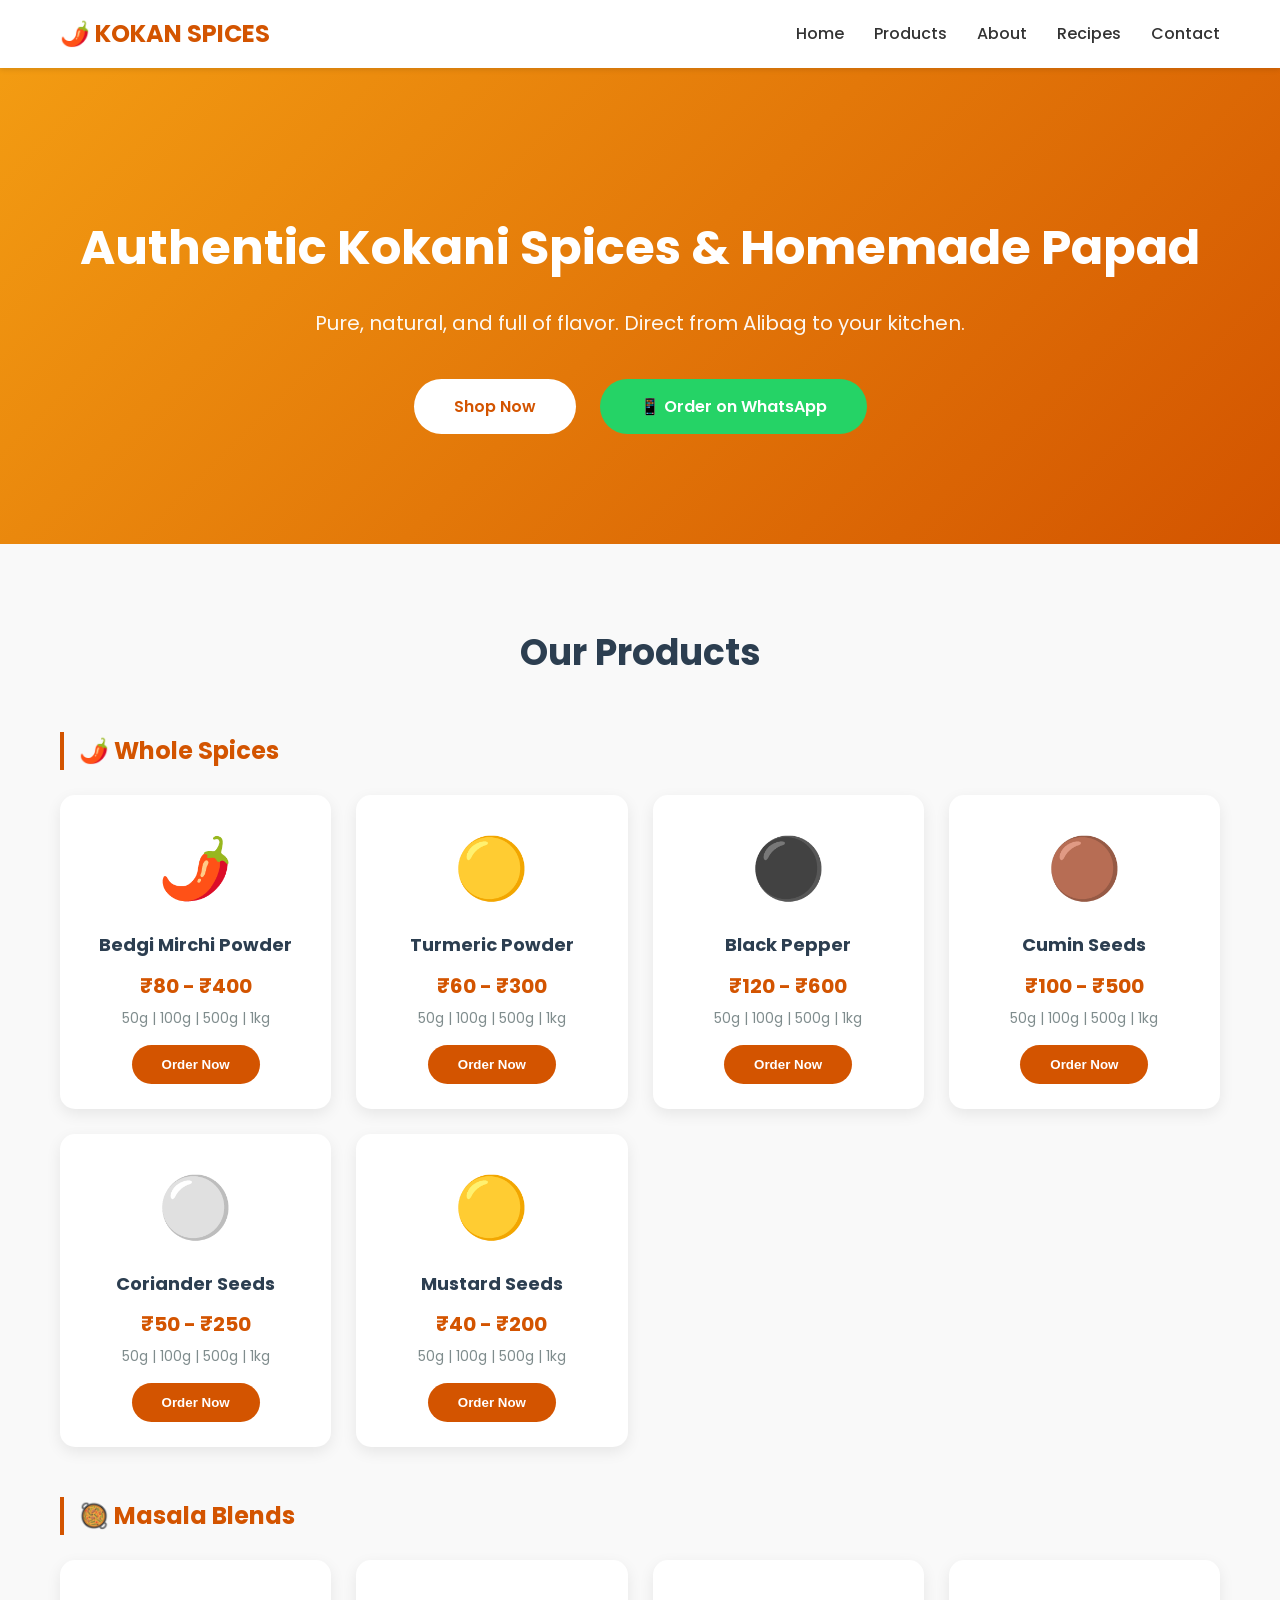
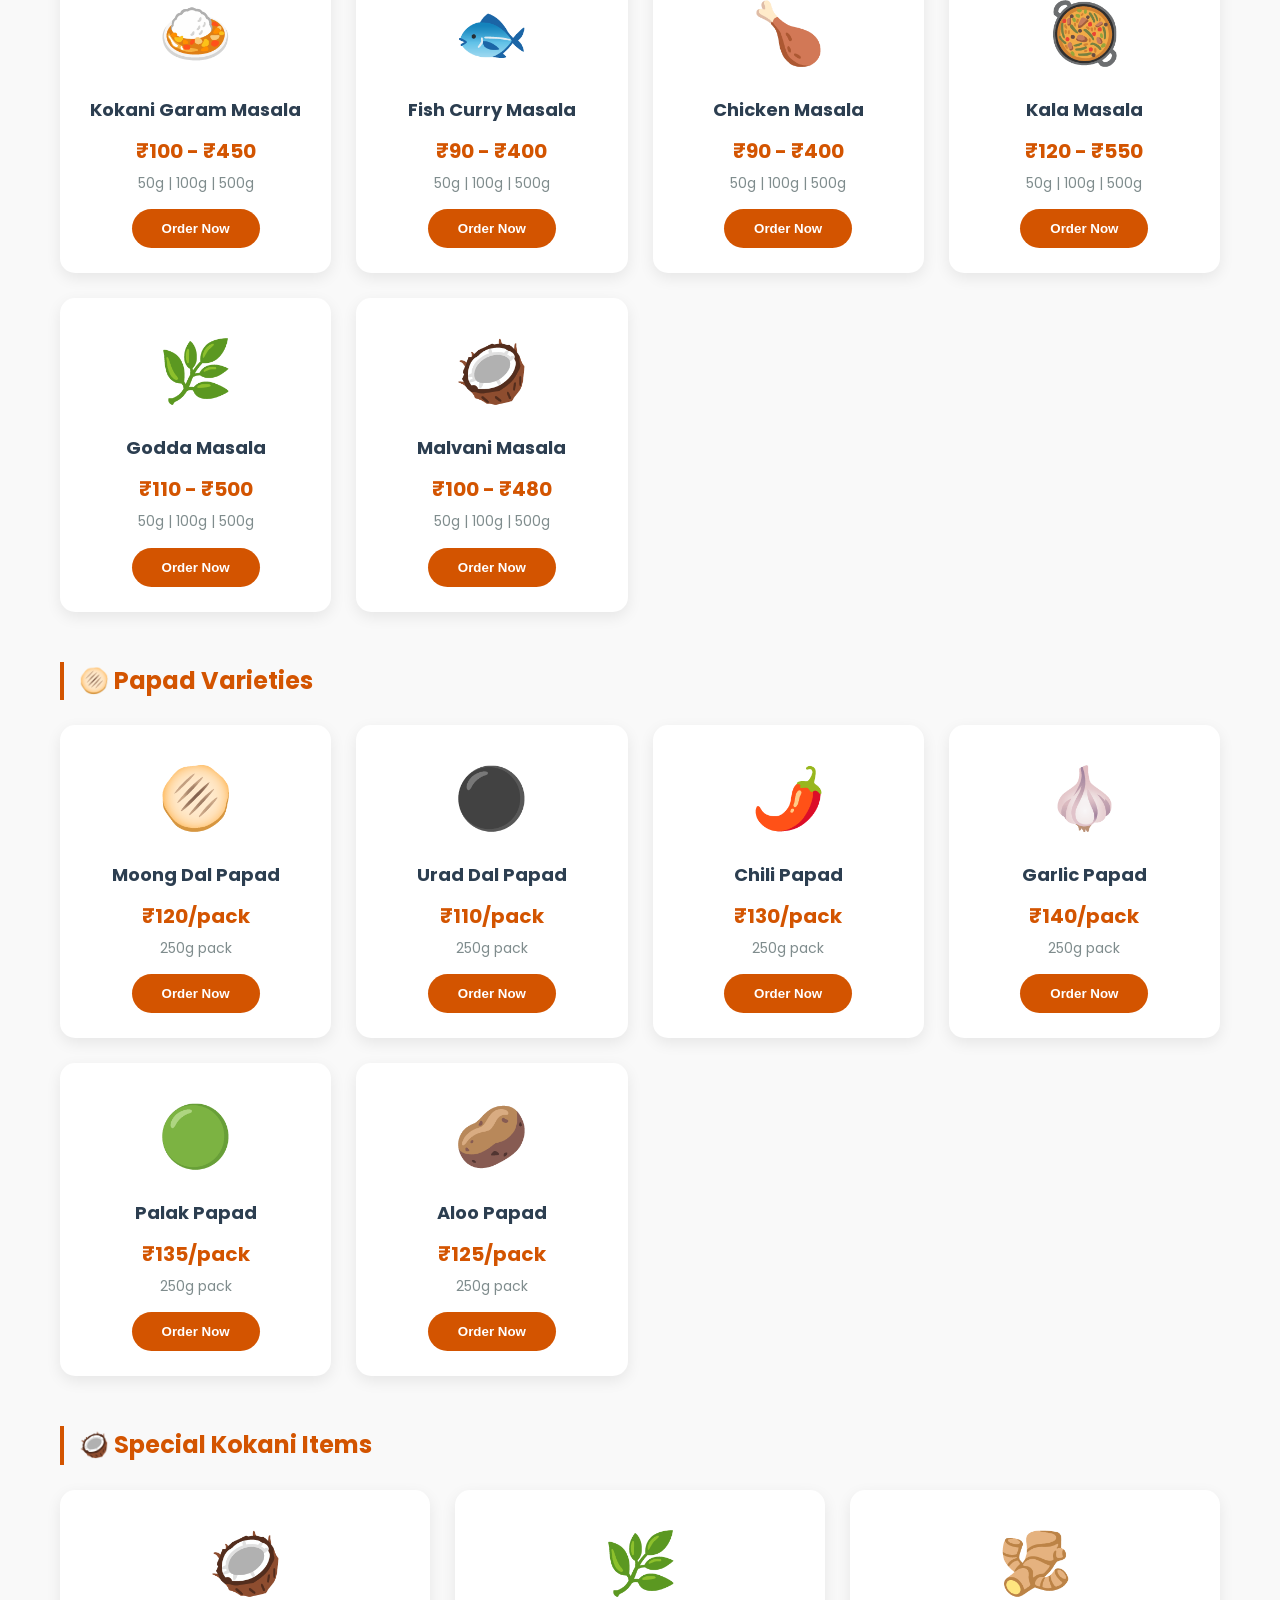
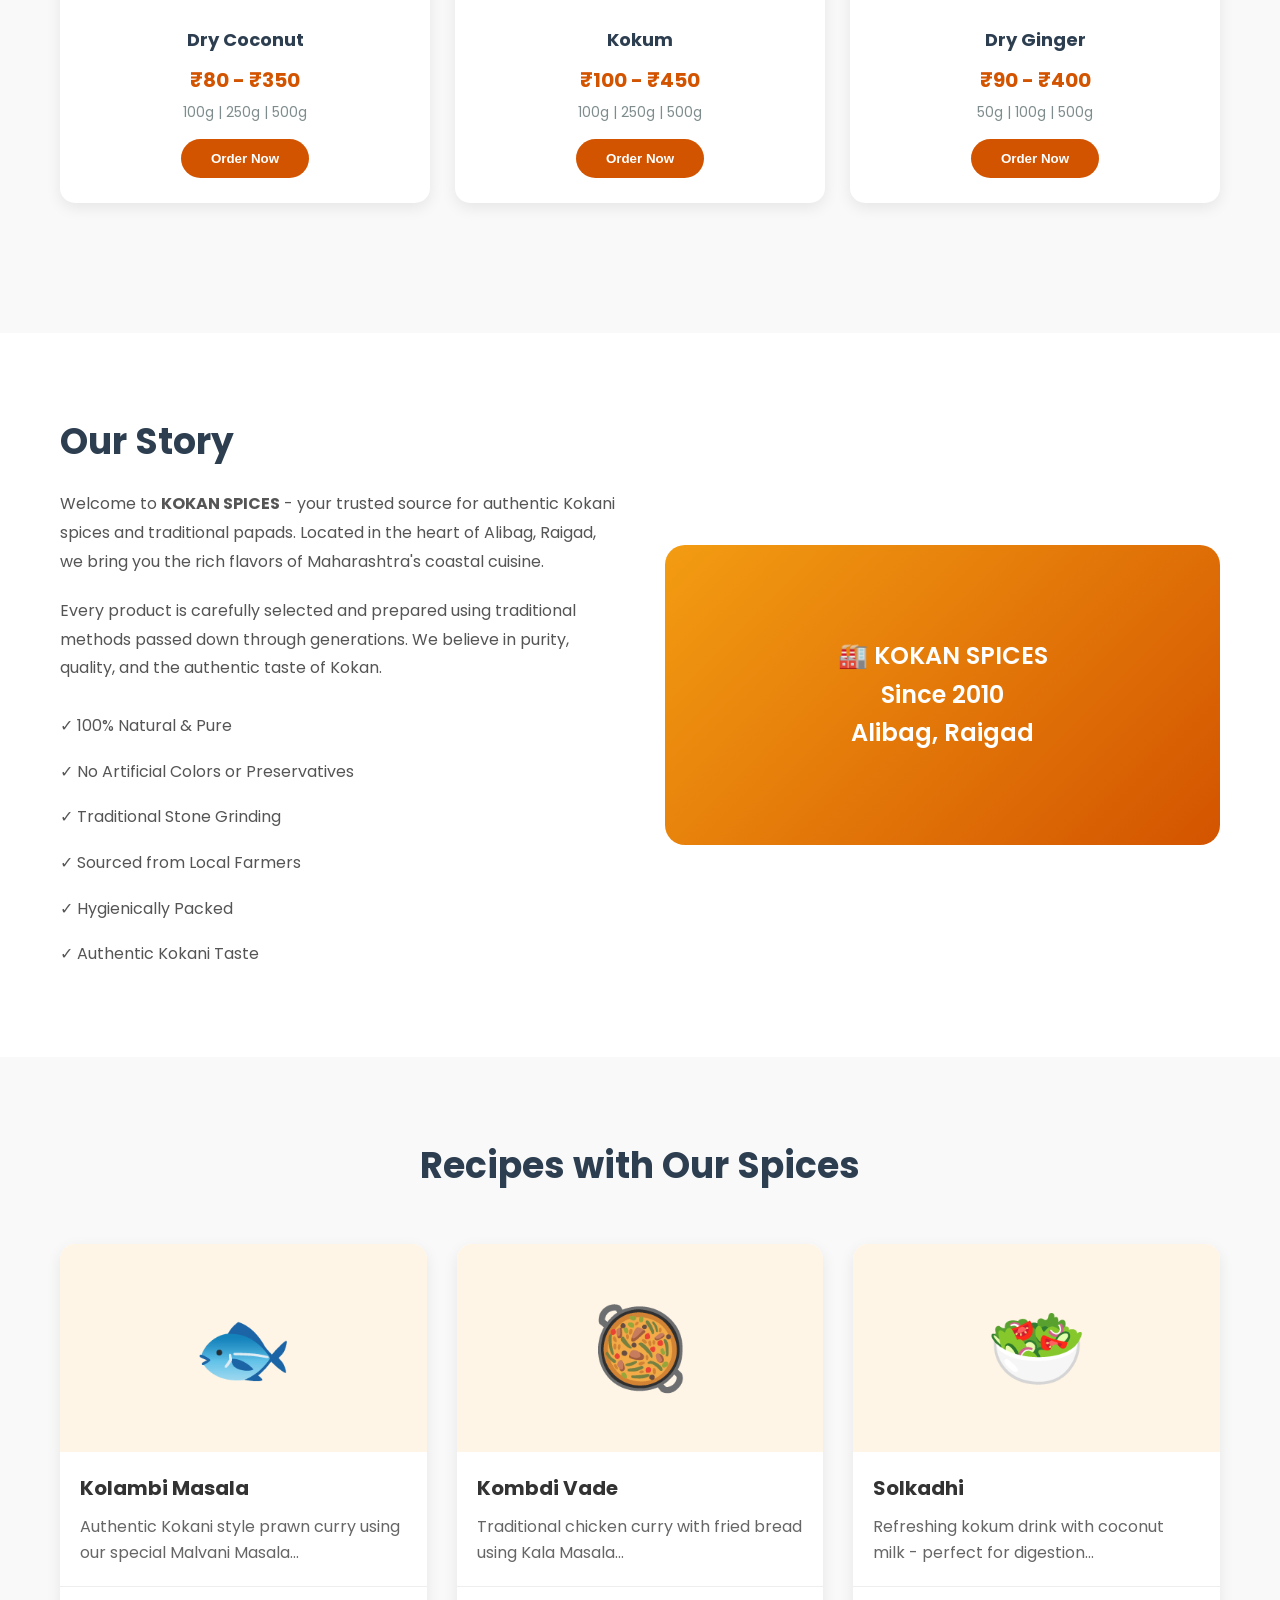
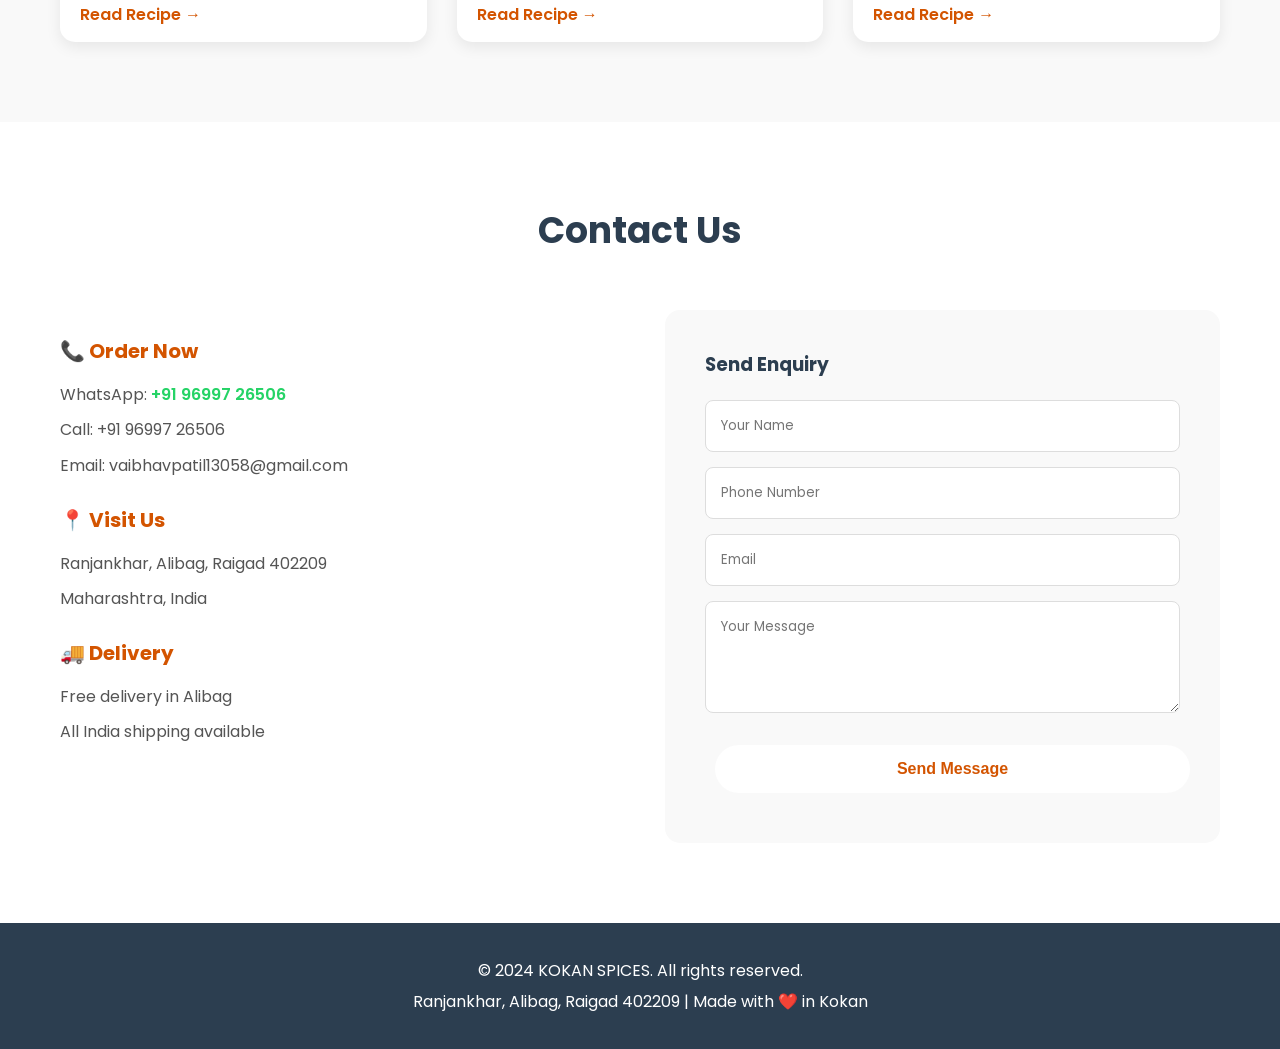
==== index.html @ be9913c9 "rename" ====
<!DOCTYPE html>
<html lang="en">
<head>
    <meta charset="UTF-8">
    <meta name="viewport" content="width=device-width, initial-scale=1.0">
    <title>KOKAN SPICES - Authentic Indian Spices & Papad</title>
    <link rel="stylesheet" href="style.css">
    <link href="https://fonts.googleapis.com/css2?family=Poppins:wght@300;400;600;700&display=swap" rel="stylesheet">
</head>
<body>
    <nav class="navbar">
        <div class="container">
            <div class="logo">🌶️ KOKAN SPICES</div>
            <ul class="nav-links">
                <li><a href="#home">Home</a></li>
                <li><a href="#products">Products</a></li>
                <li><a href="#about">About</a></li>
                <li><a href="#recipes">Recipes</a></li>
                <li><a href="#contact">Contact</a></li>
            </ul>
            <div class="hamburger" onclick="toggleMenu()">☰</div>
        </div>
    </nav>

    <section id="home" class="hero">
        <div class="hero-content">
            <h1>Authentic Kokani Spices & Homemade Papad</h1>
            <p>Pure, natural, and full of flavor. Direct from Alibag to your kitchen.</p>
            <a href="#products" class="btn-primary">Shop Now</a>
            <a href="https://wa.me/919699726506" class="btn-whatsapp">📱 Order on WhatsApp</a>
        </div>
    </section>

    <section id="products" class="products">
        <div class="container">
            <h2>Our Products</h2>
            
            <div class="category">
                <h3>🌶️ Whole Spices</h3>
                <div class="product-grid">
                    <div class="product-card">
                        <div class="product-image">🌶️</div>
                        <h4>Bedgi Mirchi Powder</h4>
                        <p class="price">₹80 - ₹400</p>
                        <p class="weight">50g | 100g | 500g | 1kg</p>
                        <button class="btn-order" onclick="orderNow('Bedgi Mirchi Powder')">Order Now</button>
                    </div>
                    <div class="product-card">
                        <div class="product-image">🟡</div>
                        <h4>Turmeric Powder</h4>
                        <p class="price">₹60 - ₹300</p>
                        <p class="weight">50g | 100g | 500g | 1kg</p>
                        <button class="btn-order" onclick="orderNow('Turmeric Powder')">Order Now</button>
                    </div>
                    <div class="product-card">
                        <div class="product-image">⚫</div>
                        <h4>Black Pepper</h4>
                        <p class="price">₹120 - ₹600</p>
                        <p class="weight">50g | 100g | 500g | 1kg</p>
                        <button class="btn-order" onclick="orderNow('Black Pepper')">Order Now</button>
                    </div>
                    <div class="product-card">
                        <div class="product-image">🟤</div>
                        <h4>Cumin Seeds</h4>
                        <p class="price">₹100 - ₹500</p>
                        <p class="weight">50g | 100g | 500g | 1kg</p>
                        <button class="btn-order" onclick="orderNow('Cumin Seeds')">Order Now</button>
                    </div>
                    <div class="product-card">
                        <div class="product-image">⚪</div>
                        <h4>Coriander Seeds</h4>
                        <p class="price">₹50 - ₹250</p>
                        <p class="weight">50g | 100g | 500g | 1kg</p>
                        <button class="btn-order" onclick="orderNow('Coriander Seeds')">Order Now</button>
                    </div>
                    <div class="product-card">
                        <div class="product-image">🟡</div>
                        <h4>Mustard Seeds</h4>
                        <p class="price">₹40 - ₹200</p>
                        <p class="weight">50g | 100g | 500g | 1kg</p>
                        <button class="btn-order" onclick="orderNow('Mustard Seeds')">Order Now</button>
                    </div>
                </div>
            </div>

            <div class="category">
                <h3>🥘 Masala Blends</h3>
                <div class="product-grid">
                    <div class="product-card">
                        <div class="product-image">🍛</div>
                        <h4>Kokani Garam Masala</h4>
                        <p class="price">₹100 - ₹450</p>
                        <p class="weight">50g | 100g | 500g</p>
                        <button class="btn-order" onclick="orderNow('Kokani Garam Masala')">Order Now</button>
                    </div>
                    <div class="product-card">
                        <div class="product-image">🐟</div>
                        <h4>Fish Curry Masala</h4>
                        <p class="price">₹90 - ₹400</p>
                        <p class="weight">50g | 100g | 500g</p>
                        <button class="btn-order" onclick="orderNow('Fish Curry Masala')">Order Now</button>
                    </div>
                    <div class="product-card">
                        <div class="product-image">🍗</div>
                        <h4>Chicken Masala</h4>
                        <p class="price">₹90 - ₹400</p>
                        <p class="weight">50g | 100g | 500g</p>
                        <button class="btn-order" onclick="orderNow('Chicken Masala')">Order Now</button>
                    </div>
                    <div class="product-card">
                        <div class="product-image">🥘</div>
                        <h4>Kala Masala</h4>
                        <p class="price">₹120 - ₹550</p>
                        <p class="weight">50g | 100g | 500g</p>
                        <button class="btn-order" onclick="orderNow('Kala Masala')">Order Now</button>
                    </div>
                    <div class="product-card">
                        <div class="product-image">🌿</div>
                        <h4>Godda Masala</h4>
                        <p class="price">₹110 - ₹500</p>
                        <p class="weight">50g | 100g | 500g</p>
                        <button class="btn-order" onclick="orderNow('Godda Masala')">Order Now</button>
                    </div>
                    <div class="product-card">
                        <div class="product-image">🥥</div>
                        <h4>Malvani Masala</h4>
                        <p class="price">₹100 - ₹480</p>
                        <p class="weight">50g | 100g | 500g</p>
                        <button class="btn-order" onclick="orderNow('Malvani Masala')">Order Now</button>
                    </div>
                </div>
            </div>

            <div class="category">
                <h3>🫓 Papad Varieties</h3>
                <div class="product-grid">
                    <div class="product-card">
                        <div class="product-image">🫓</div>
                        <h4>Moong Dal Papad</h4>
                        <p class="price">₹120/pack</p>
                        <p class="weight">250g pack</p>
                        <button class="btn-order" onclick="orderNow('Moong Dal Papad')">Order Now</button>
                    </div>
                    <div class="product-card">
                        <div class="product-image">⚫</div>
                        <h4>Urad Dal Papad</h4>
                        <p class="price">₹110/pack</p>
                        <p class="weight">250g pack</p>
                        <button class="btn-order" onclick="orderNow('Urad Dal Papad')">Order Now</button>
                    </div>
                    <div class="product-card">
                        <div class="product-image">🌶️</div>
                        <h4>Chili Papad</h4>
                        <p class="price">₹130/pack</p>
                        <p class="weight">250g pack</p>
                        <button class="btn-order" onclick="orderNow('Chili Papad')">Order Now</button>
                    </div>
                    <div class="product-card">
                        <div class="product-image">🧄</div>
                        <h4>Garlic Papad</h4>
                        <p class="price">₹140/pack</p>
                        <p class="weight">250g pack</p>
                        <button class="btn-order" onclick="orderNow('Garlic Papad')">Order Now</button>
                    </div>
                    <div class="product-card">
                        <div class="product-image">🟢</div>
                        <h4>Palak Papad</h4>
                        <p class="price">₹135/pack</p>
                        <p class="weight">250g pack</p>
                        <button class="btn-order" onclick="orderNow('Palak Papad')">Order Now</button>
                    </div>
                    <div class="product-card">
                        <div class="product-image">🥔</div>
                        <h4>Aloo Papad</h4>
                        <p class="price">₹125/pack</p>
                        <p class="weight">250g pack</p>
                        <button class="btn-order" onclick="orderNow('Aloo Papad')">Order Now</button>
                    </div>
                </div>
            </div>

            <div class="category">
                <h3>🥥 Special Kokani Items</h3>
                <div class="product-grid">
                    <div class="product-card">
                        <div class="product-image">🥥</div>
                        <h4>Dry Coconut</h4>
                        <p class="price">₹80 - ₹350</p>
                        <p class="weight">100g | 250g | 500g</p>
                        <button class="btn-order" onclick="orderNow('Dry Coconut')">Order Now</button>
                    </div>
                    <div class="product-card">
                        <div class="product-image">🌿</div>
                        <h4>Kokum</h4>
                        <p class="price">₹100 - ₹450</p>
                        <p class="weight">100g | 250g | 500g</p>
                        <button class="btn-order" onclick="orderNow('Kokum')">Order Now</button>
                    </div>
                    <div class="product-card">
                        <div class="product-image">🫚</div>
                        <h4>Dry Ginger</h4>
                        <p class="price">₹90 - ₹400</p>
                        <p class="weight">50g | 100g | 500g</p>
                        <button class="btn-order" onclick="orderNow('Dry Ginger')">Order Now</button>
                    </div>
                </div>
            </div>
        </div>
    </section>

    <section id="about" class="about">
        <div class="container">
            <div class="about-content">
                <div class="about-text">
                    <h2>Our Story</h2>
                    <p>Welcome to <strong>KOKAN SPICES</strong> - your trusted source for authentic Kokani spices and traditional papads. Located in the heart of Alibag, Raigad, we bring you the rich flavors of Maharashtra's coastal cuisine.</p>
                    <p>Every product is carefully selected and prepared using traditional methods passed down through generations. We believe in purity, quality, and the authentic taste of Kokan.</p>
                    <ul class="features">
                        <li>✓ 100% Natural & Pure</li>
                        <li>✓ No Artificial Colors or Preservatives</li>
                        <li>✓ Traditional Stone Grinding</li>
                        <li>✓ Sourced from Local Farmers</li>
                        <li>✓ Hygienically Packed</li>
                        <li>✓ Authentic Kokani Taste</li>
                    </ul>
                </div>
                <div class="about-image">
                    <div class="image-placeholder">🏭 KOKAN SPICES<br>Since 2010<br>Alibag, Raigad</div>
                </div>
            </div>
        </div>
    </section>

    <section id="recipes" class="recipes">
        <div class="container">
            <h2>Recipes with Our Spices</h2>
            <div class="recipe-grid">
                <div class="recipe-card">
                    <div class="recipe-image">🐟</div>
                    <h3>Kolambi Masala</h3>
                    <p>Authentic Kokani style prawn curry using our special Malvani Masala...</p>
                    <a href="#" class="read-more">Read Recipe →</a>
                </div>
                <div class="recipe-card">
                    <div class="recipe-image">🥘</div>
                    <h3>Kombdi Vade</h3>
                    <p>Traditional chicken curry with fried bread using Kala Masala...</p>
                    <a href="#" class="read-more">Read Recipe →</a>
                </div>
                <div class="recipe-card">
                    <div class="recipe-image">🥗</div>
                    <h3>Solkadhi</h3>
                    <p>Refreshing kokum drink with coconut milk - perfect for digestion...</p>
                    <a href="#" class="read-more">Read Recipe →</a>
                </div>
            </div>
        </div>
    </section>

    <section id="contact" class="contact">
        <div class="container">
            <h2>Contact Us</h2>
            <div class="contact-grid">
                <div class="contact-info">
                    <h3>📞 Order Now</h3>
                    <p>WhatsApp: <a href="https://wa.me/919699726506">+91 96997 26506</a></p>
                    <p>Call: +91 96997 26506</p>
                    <p>Email: vaibhavpatil13058@gmail.com</p>
                    <h3>📍 Visit Us</h3>
                    <p>Ranjankhar, Alibag, Raigad 402209</p>
                    <p>Maharashtra, India</p>
                    <h3>🚚 Delivery</h3>
                    <p>Free delivery in Alibag</p>
                    <p>All India shipping available</p>
                </div>
                <form class="contact-form" onsubmit="handleSubmit(event)">
                    <h3>Send Enquiry</h3>
                    <input type="text" placeholder="Your Name" required>
                    <input type="tel" placeholder="Phone Number" required>
                    <input type="email" placeholder="Email">
                    <textarea placeholder="Your Message" rows="4"></textarea>
                    <button type="submit" class="btn-primary">Send Message</button>
                </form>
            </div>
        </div>
    </section>

    <footer>
        <div class="container">
            <p>&copy; 2024 KOKAN SPICES. All rights reserved.</p>
            <p>Ranjankhar, Alibag, Raigad 402209 | Made with ❤️ in Kokan</p>
        </div>
    </footer>

    <script src="javascript.js"></script>
</body>
</html>
---- style.css ----
* {
    margin: 0;
    padding: 0;
    box-sizing: border-box;
}

body {
    font-family: 'Poppins', sans-serif;
    line-height: 1.6;
    color: #333;
}

.container {
    max-width: 1200px;
    margin: 0 auto;
    padding: 0 20px;
}

.navbar {
    background: #fff;
    box-shadow: 0 2px 5px rgba(0,0,0,0.1);
    position: fixed;
    width: 100%;
    top: 0;
    z-index: 1000;
}

.navbar .container {
    display: flex;
    justify-content: space-between;
    align-items: center;
    padding: 15px 20px;
}

.logo {
    font-size: 24px;
    font-weight: 700;
    color: #d35400;
}

.nav-links {
    display: flex;
    list-style: none;
    gap: 30px;
}

.nav-links a {
    text-decoration: none;
    color: #333;
    font-weight: 500;
    transition: color 0.3s;
}

.nav-links a:hover {
    color: #d35400;
}

.hamburger {
    display: none;
    font-size: 24px;
    cursor: pointer;
}

.hero {
    background: linear-gradient(135deg, #f39c12 0%, #d35400 100%);
    color: white;
    padding: 150px 20px 100px;
    text-align: center;
    margin-top: 60px;
}

.hero h1 {
    font-size: 48px;
    margin-bottom: 20px;
    font-weight: 700;
}

.hero p {
    font-size: 20px;
    margin-bottom: 30px;
    opacity: 0.95;
}

.btn-primary {
    display: inline-block;
    background: #fff;
    color: #d35400;
    padding: 15px 40px;
    text-decoration: none;
    border-radius: 50px;
    font-weight: 600;
    margin: 10px;
    transition: transform 0.3s, box-shadow 0.3s;
    border: none;
    cursor: pointer;
    font-size: 16px;
}

.btn-primary:hover {
    transform: translateY(-3px);
    box-shadow: 0 10px 20px rgba(0,0,0,0.2);
}

.btn-whatsapp {
    display: inline-block;
    background: #25d366;
    color: white;
    padding: 15px 40px;
    text-decoration: none;
    border-radius: 50px;
    font-weight: 600;
    margin: 10px;
    transition: transform 0.3s;
}

.btn-whatsapp:hover {
    transform: translateY(-3px);
}

.products {
    padding: 80px 20px;
    background: #f9f9f9;
}

.products h2 {
    text-align: center;
    font-size: 36px;
    margin-bottom: 50px;
    color: #2c3e50;
}

.category {
    margin-bottom: 50px;
}

.category h3 {
    font-size: 24px;
    margin-bottom: 25px;
    color: #d35400;
    border-left: 4px solid #d35400;
    padding-left: 15px;
}

.product-grid {
    display: grid;
    grid-template-columns: repeat(auto-fit, minmax(250px, 1fr));
    gap: 25px;
}

.product-card {
    background: white;
    border-radius: 15px;
    padding: 25px;
    text-align: center;
    box-shadow: 0 5px 15px rgba(0,0,0,0.08);
    transition: transform 0.3s;
}

.product-card:hover {
    transform: translateY(-5px);
}

.product-image {
    font-size: 60px;
    margin-bottom: 15px;
}

.product-card h4 {
    font-size: 18px;
    margin-bottom: 10px;
    color: #2c3e50;
}

.price {
    font-size: 20px;
    font-weight: 700;
    color: #d35400;
    margin-bottom: 5px;
}

.weight {
    color: #7f8c8d;
    font-size: 14px;
    margin-bottom: 15px;
}

.btn-order {
    background: #d35400;
    color: white;
    border: none;
    padding: 12px 30px;
    border-radius: 25px;
    cursor: pointer;
    font-weight: 600;
    transition: background 0.3s;
}

.btn-order:hover {
    background: #a04000;
}

.about {
    padding: 80px 20px;
}

.about-content {
    display: grid;
    grid-template-columns: 1fr 1fr;
    gap: 50px;
    align-items: center;
}

.about h2 {
    font-size: 36px;
    margin-bottom: 20px;
    color: #2c3e50;
}

.about p {
    font-size: 16px;
    line-height: 1.8;
    margin-bottom: 20px;
    color: #555;
}

.features {
    list-style: none;
}

.features li {
    padding: 10px 0;
    font-size: 16px;
    color: #555;
}

.about-image {
    background: linear-gradient(135deg, #f39c12 0%, #d35400 100%);
    border-radius: 20px;
    padding: 60px;
    text-align: center;
    color: white;
    font-size: 24px;
    font-weight: 600;
    min-height: 300px;
    display: flex;
    align-items: center;
    justify-content: center;
}

.recipes {
    padding: 80px 20px;
    background: #f9f9f9;
}

.recipes h2 {
    text-align: center;
    font-size: 36px;
    margin-bottom: 50px;
    color: #2c3e50;
}

.recipe-grid {
    display: grid;
    grid-template-columns: repeat(auto-fit, minmax(300px, 1fr));
    gap: 30px;
}

.recipe-card {
    background: white;
    border-radius: 15px;
    overflow: hidden;
    box-shadow: 0 5px 15px rgba(0,0,0,0.08);
}

.recipe-image {
    font-size: 80px;
    text-align: center;
    padding: 40px;
    background: #fff5e6;
}

.recipe-card h3 {
    padding: 20px 20px 10px;
    font-size: 20px;
}

.recipe-card p {
    padding: 0 20px 20px;
    color: #666;
}

.read-more {
    display: block;
    padding: 15px 20px;
    color: #d35400;
    text-decoration: none;
    font-weight: 600;
    border-top: 1px solid #eee;
}

.contact {
    padding: 80px 20px;
}

.contact h2 {
    text-align: center;
    font-size: 36px;
    margin-bottom: 50px;
    color: #2c3e50;
}

.contact-grid {
    display: grid;
    grid-template-columns: 1fr 1fr;
    gap: 50px;
}

.contact-info h3 {
    font-size: 20px;
    margin-bottom: 15px;
    margin-top: 25px;
    color: #d35400;
}

.contact-info p {
    margin-bottom: 10px;
    color: #555;
}

.contact-info a {
    color: #25d366;
    text-decoration: none;
    font-weight: 600;
}

.contact-form {
    background: #f9f9f9;
    padding: 40px;
    border-radius: 15px;
}

.contact-form h3 {
    margin-bottom: 20px;
    color: #2c3e50;
}

.contact-form input,
.contact-form textarea {
    width: 100%;
    padding: 15px;
    margin-bottom: 15px;
    border: 1px solid #ddd;
    border-radius: 8px;
    font-family: inherit;
}

.contact-form button {
    width: 100%;
}

footer {
    background: #2c3e50;
    color: white;
    text-align: center;
    padding: 30px 20px;
}

footer p {
    margin: 5px 0;
}

@media (max-width: 768px) {
    .nav-links {
        display: none;
    }
    
    .hamburger {
        display: block;
    }
    
    .hero h1 {
        font-size: 32px;
    }
    
    .about-content,
    .contact-grid {
        grid-template-columns: 1fr;
    }
    
    .product-grid {
        grid-template-columns: repeat(auto-fit, minmax(200px, 1fr));
    }
}
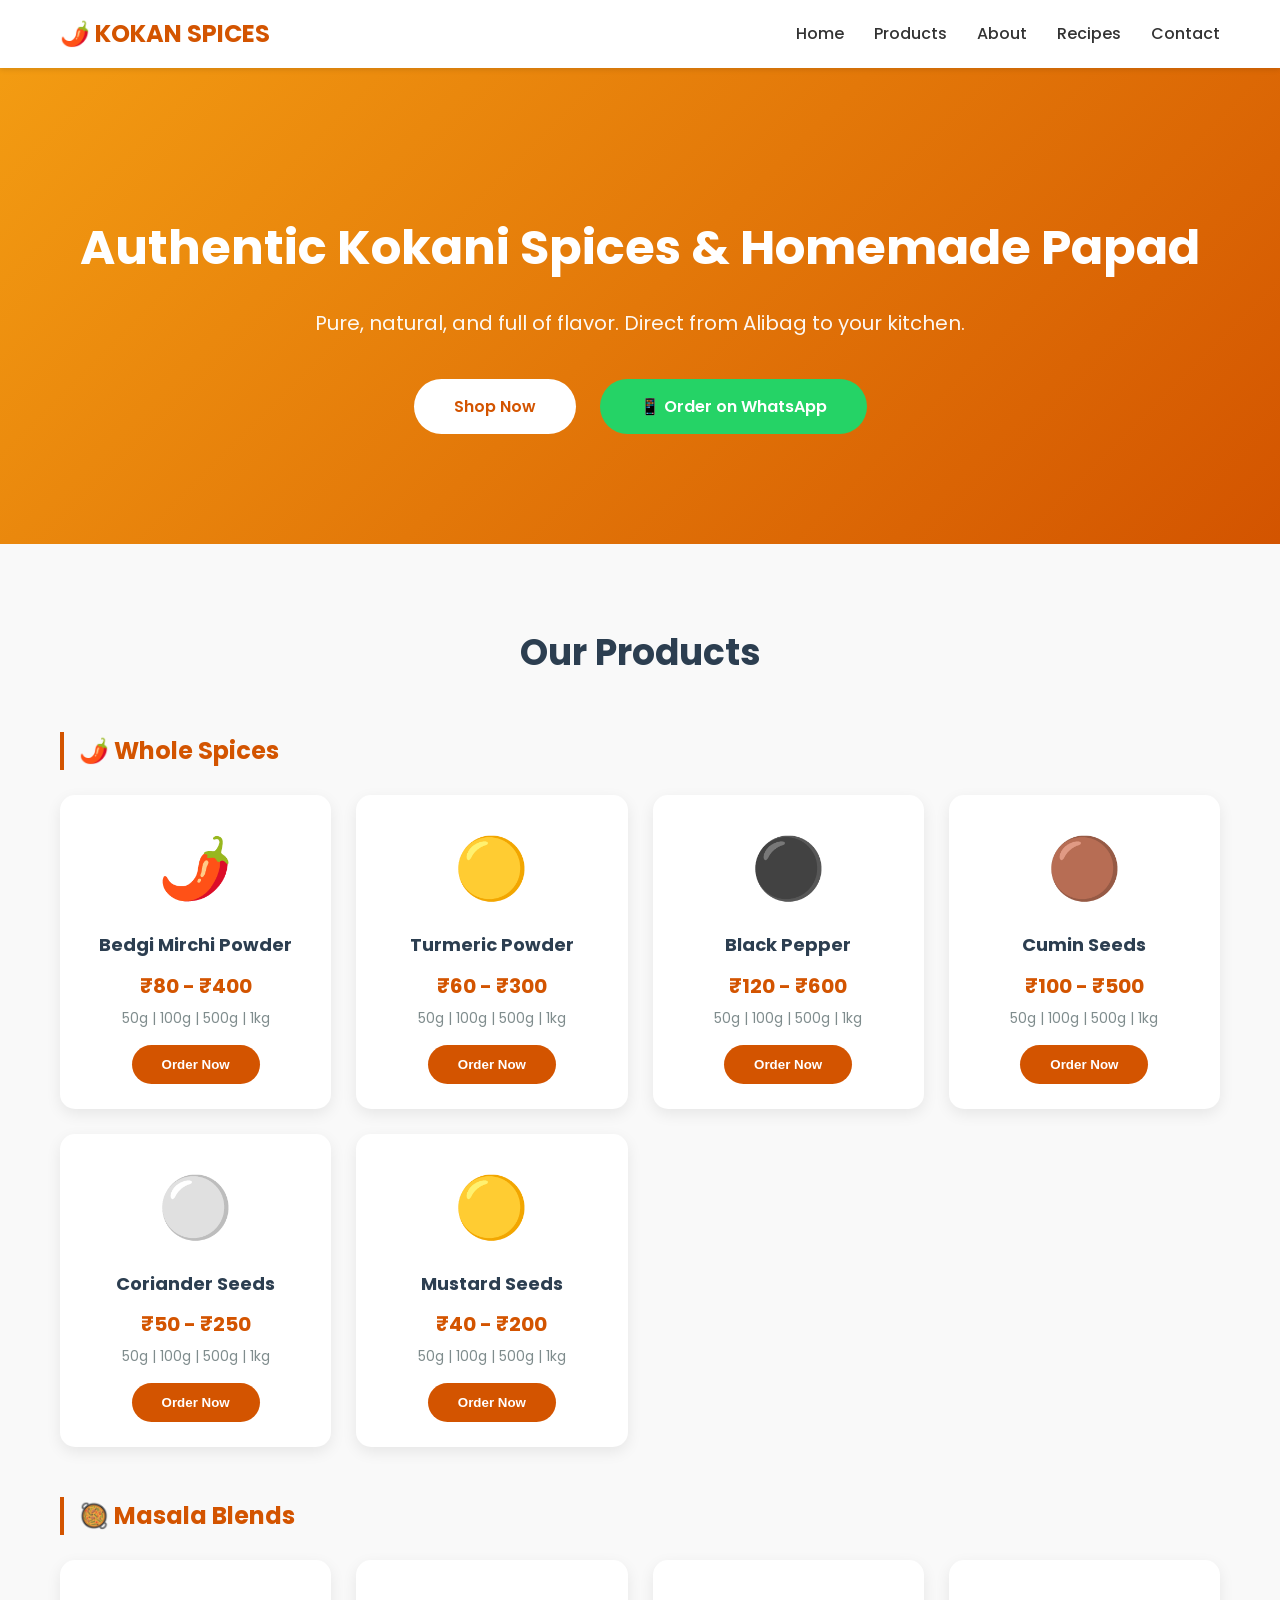
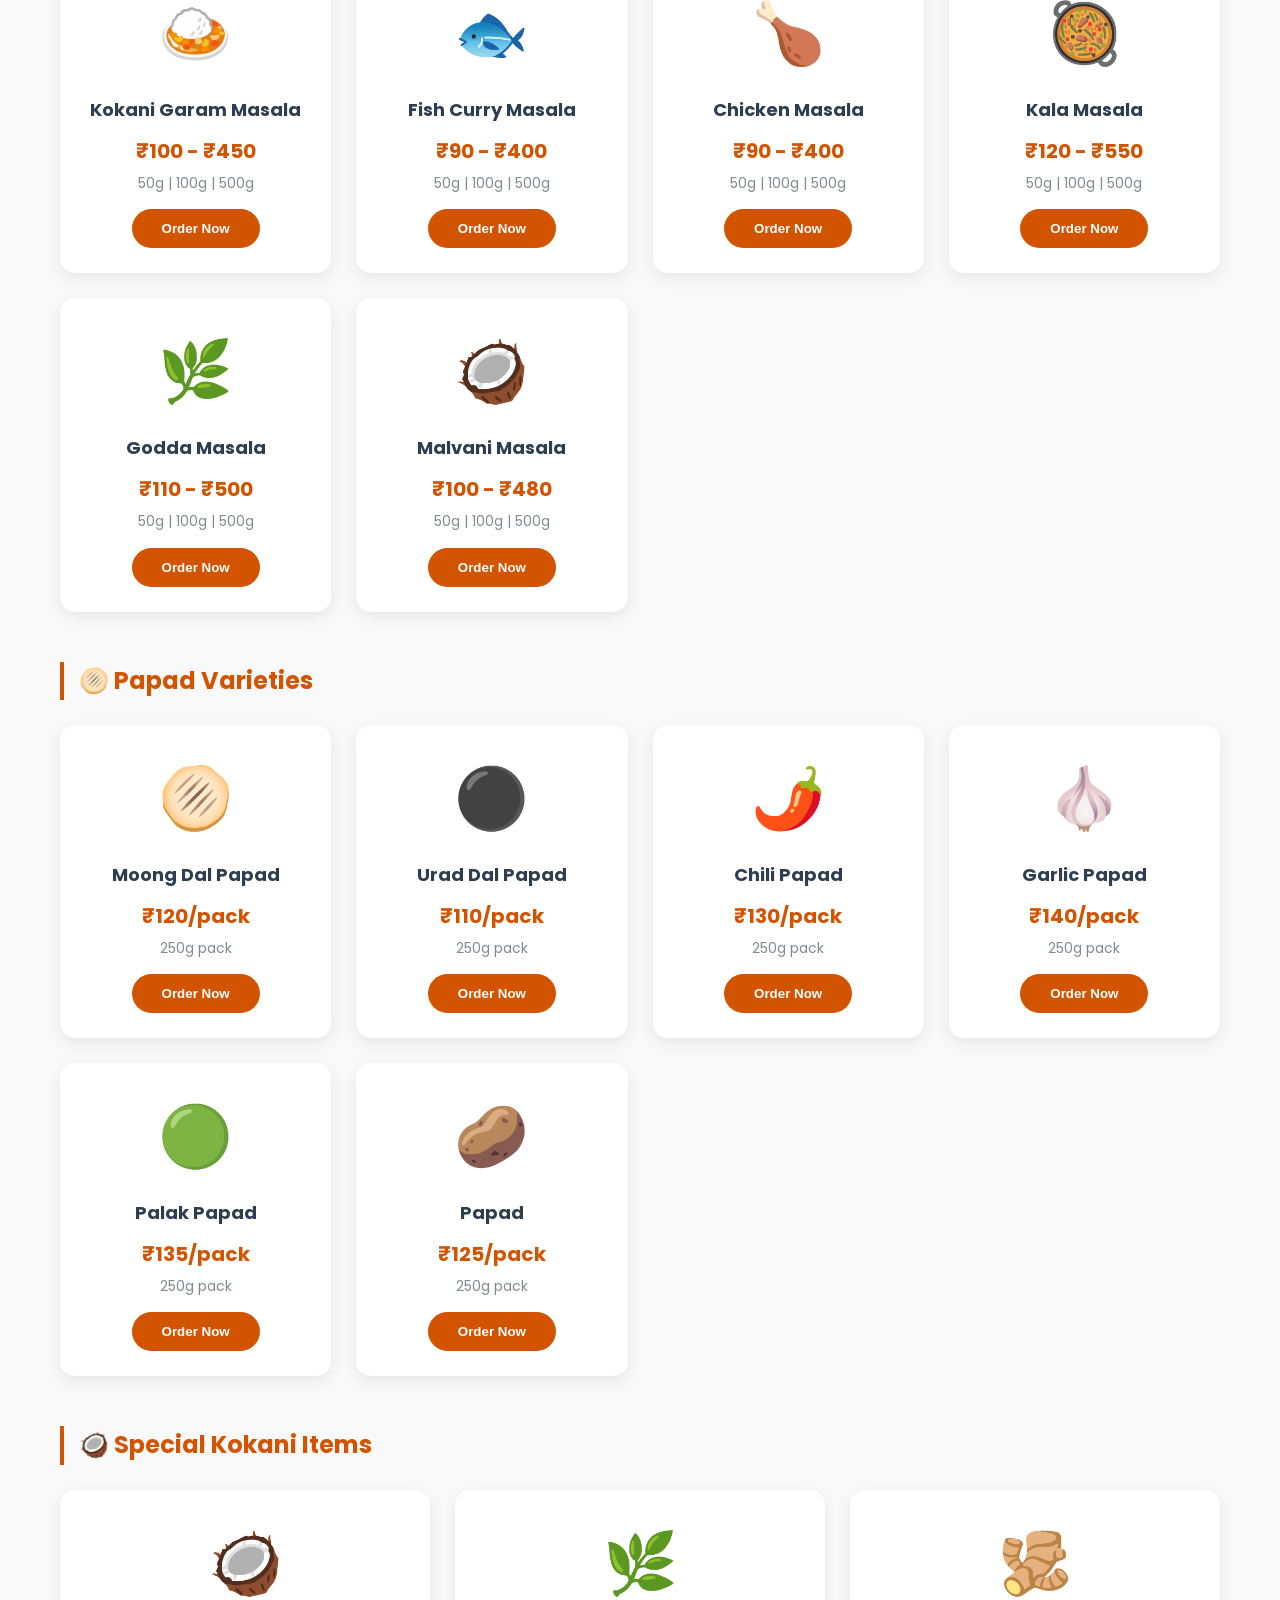
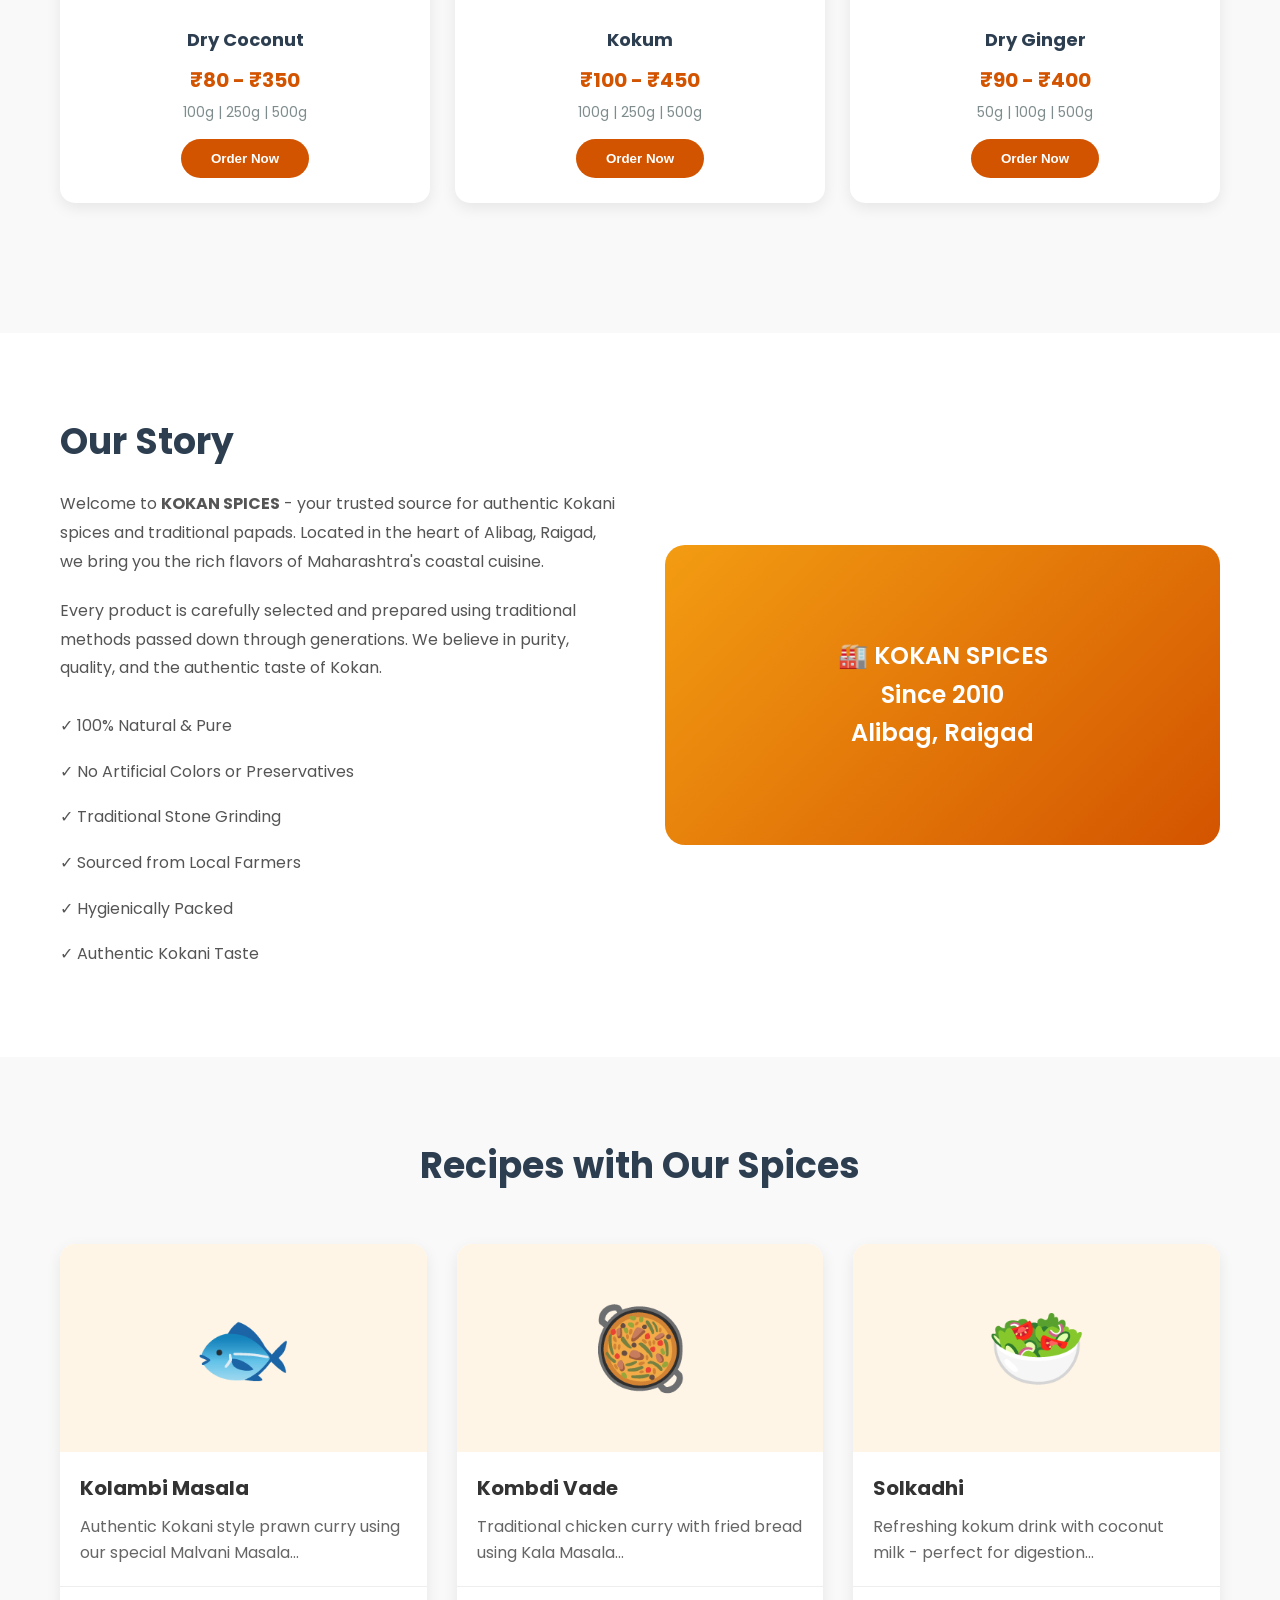
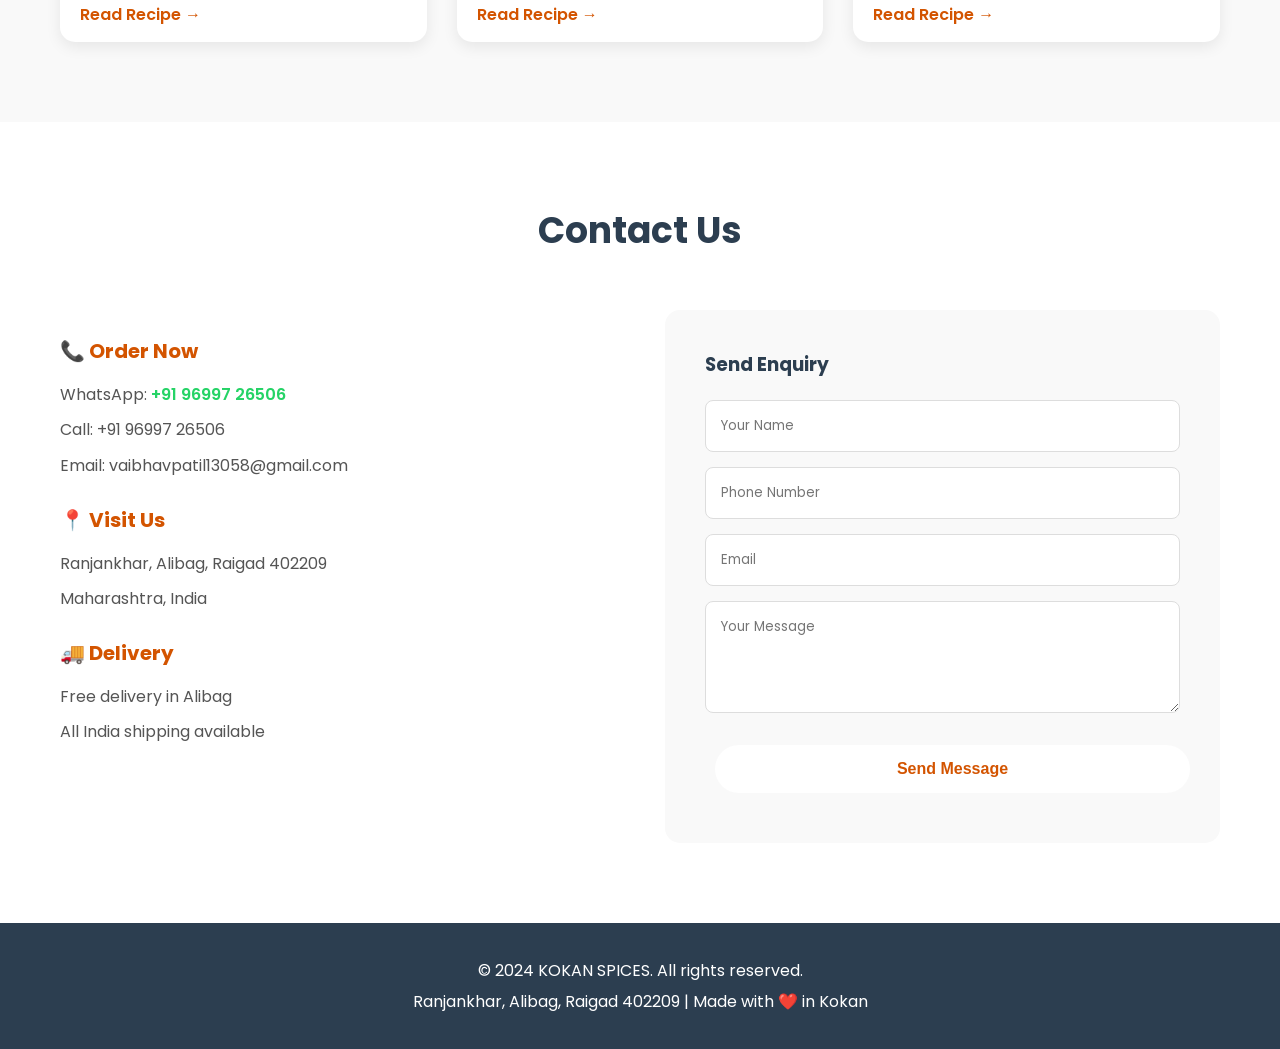
==== commit d0dbe3d1: "change product name" ====
--- a/index.html
+++ b/index.html
@@ -171,7 +171,7 @@
                     </div>
                     <div class="product-card">
                         <div class="product-image">🥔</div>
-                        <h4>Aloo Papad</h4>
+                        <h4> Papad</h4>
                         <p class="price">₹125/pack</p>
                         <p class="weight">250g pack</p>
                         <button class="btn-order" onclick="orderNow('Aloo Papad')">Order Now</button>
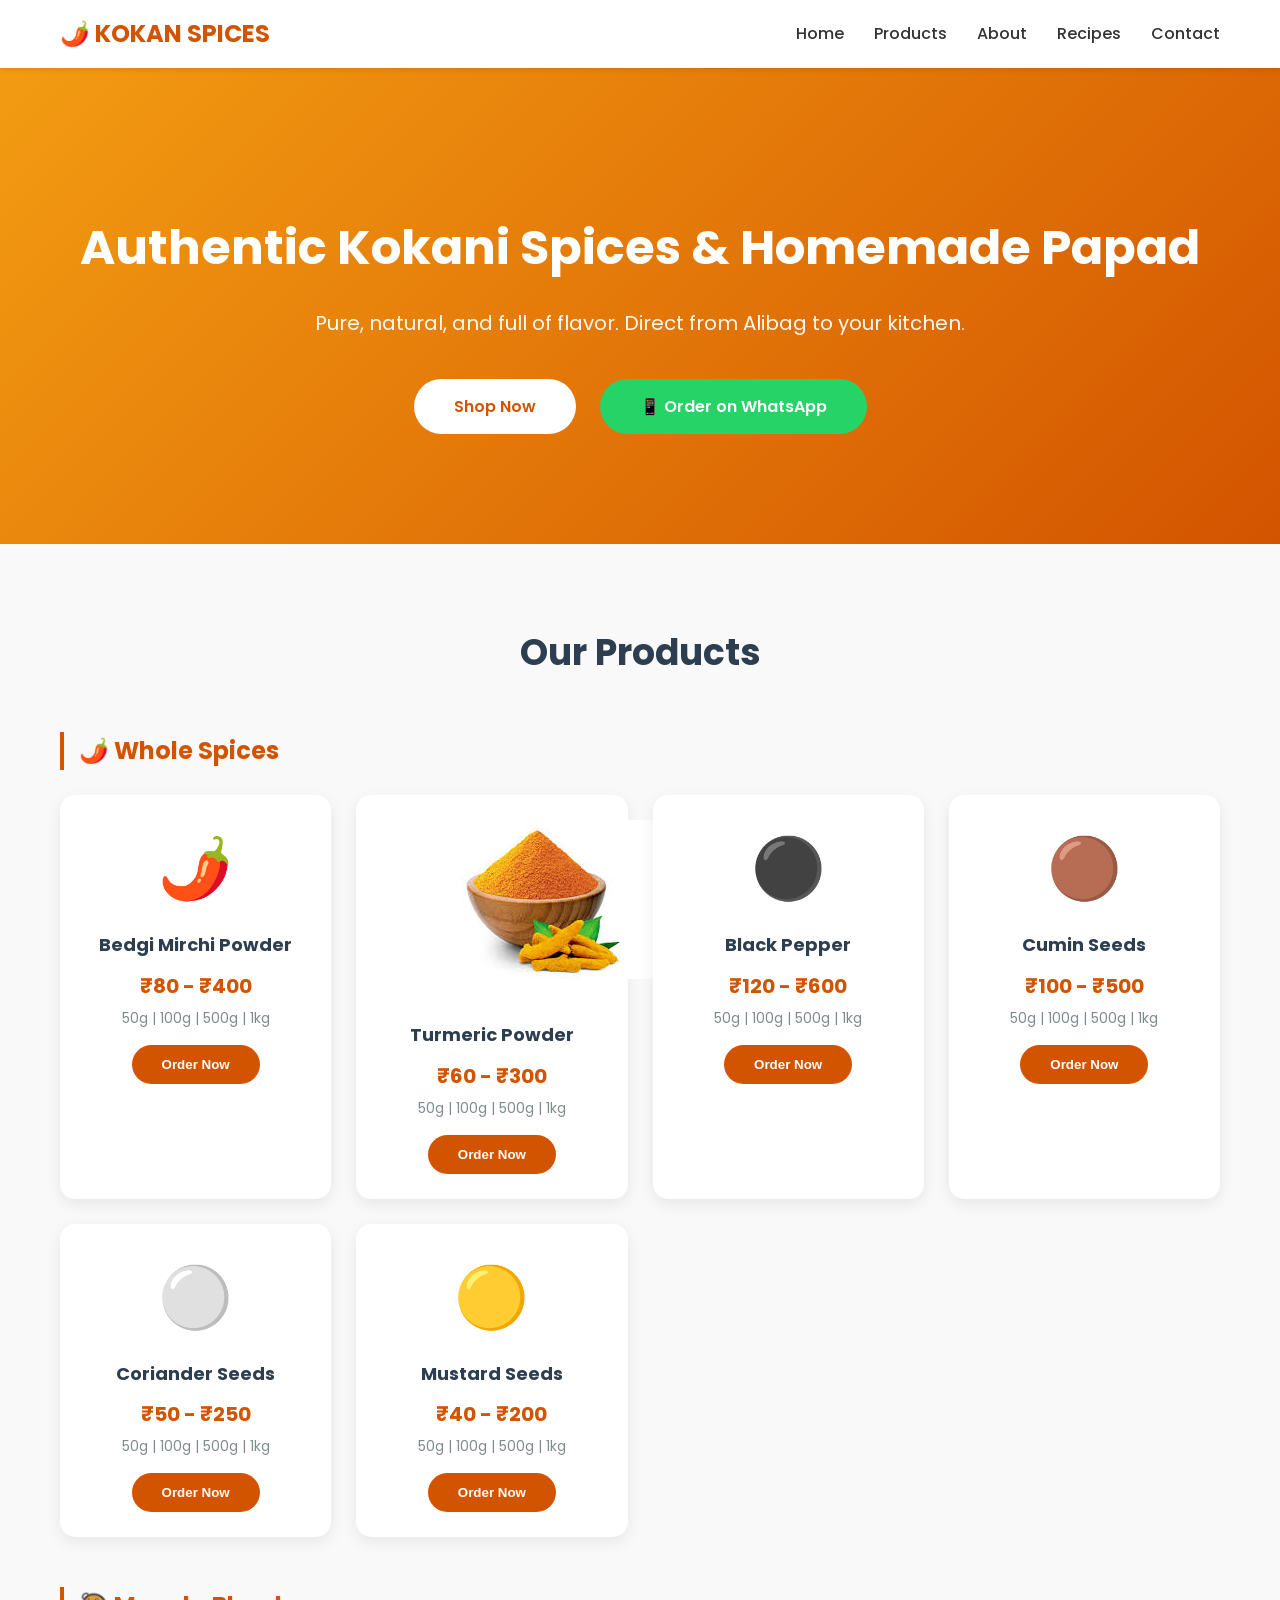
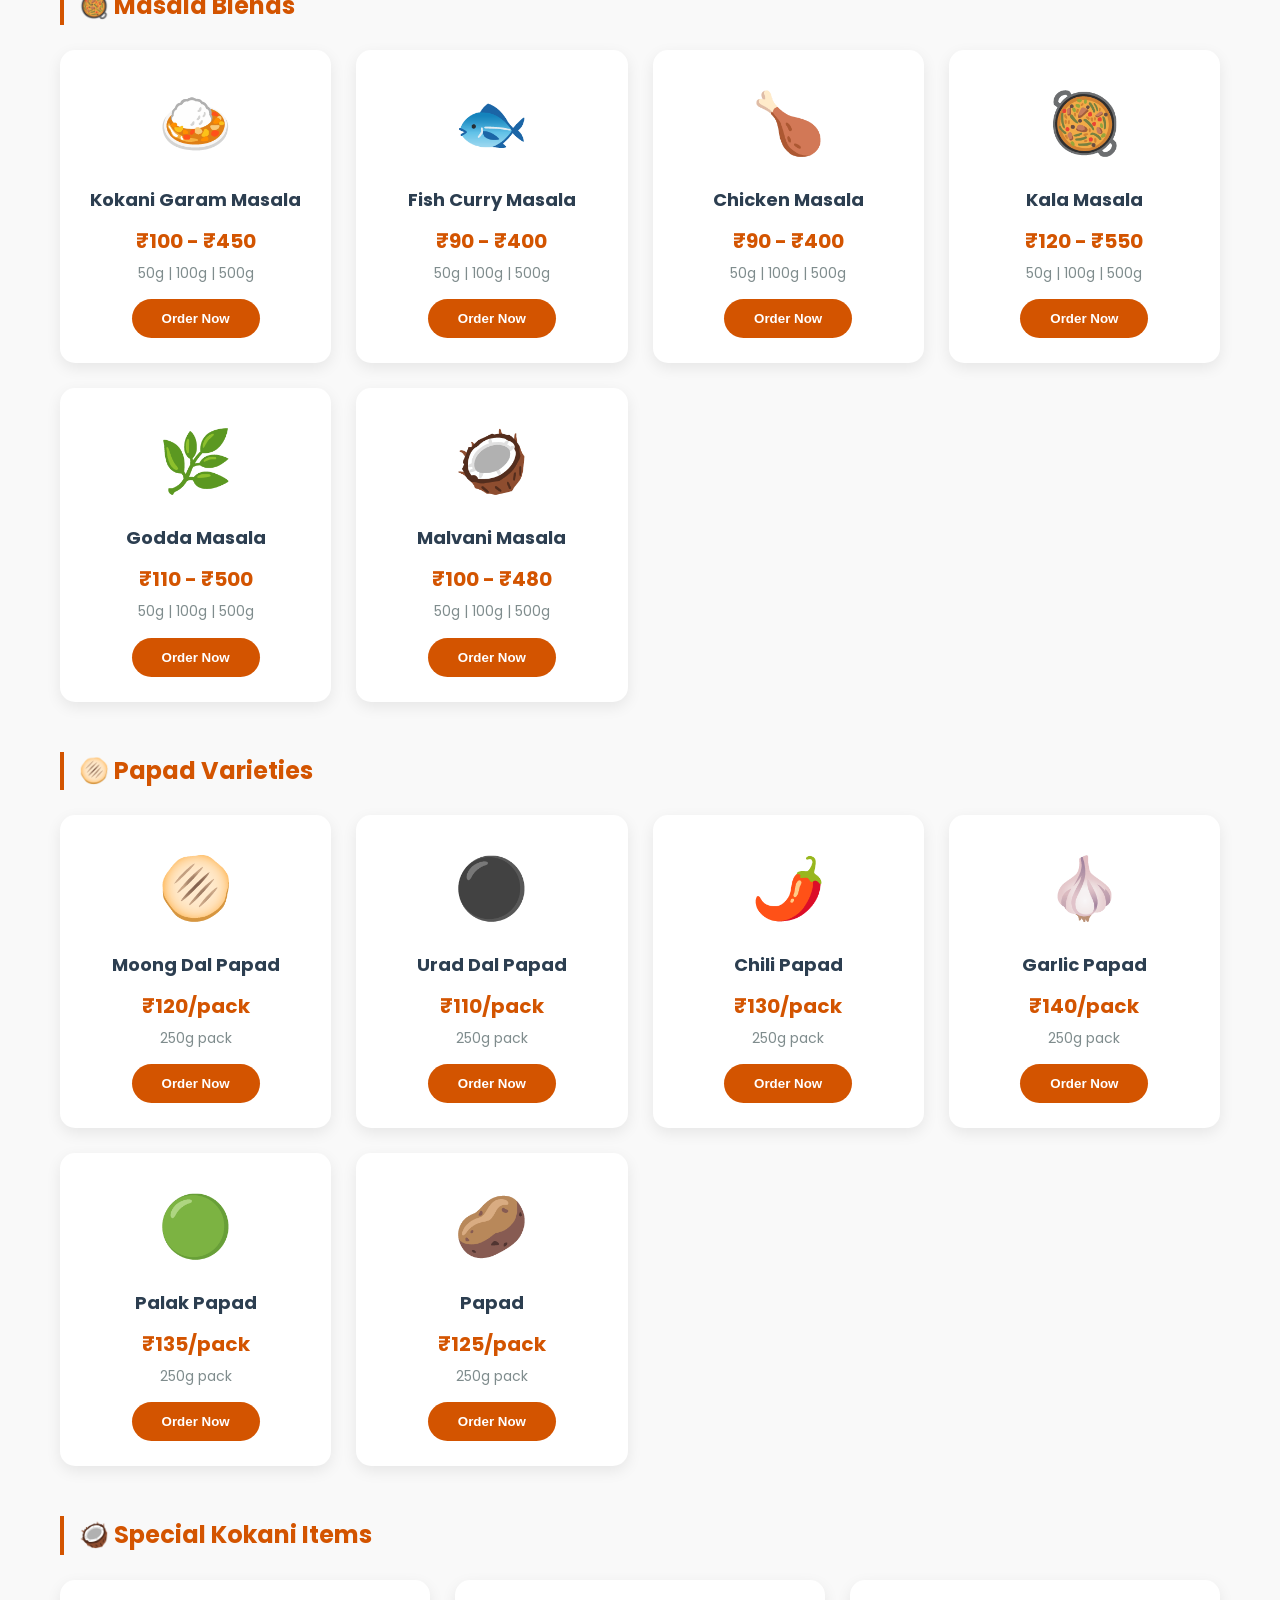
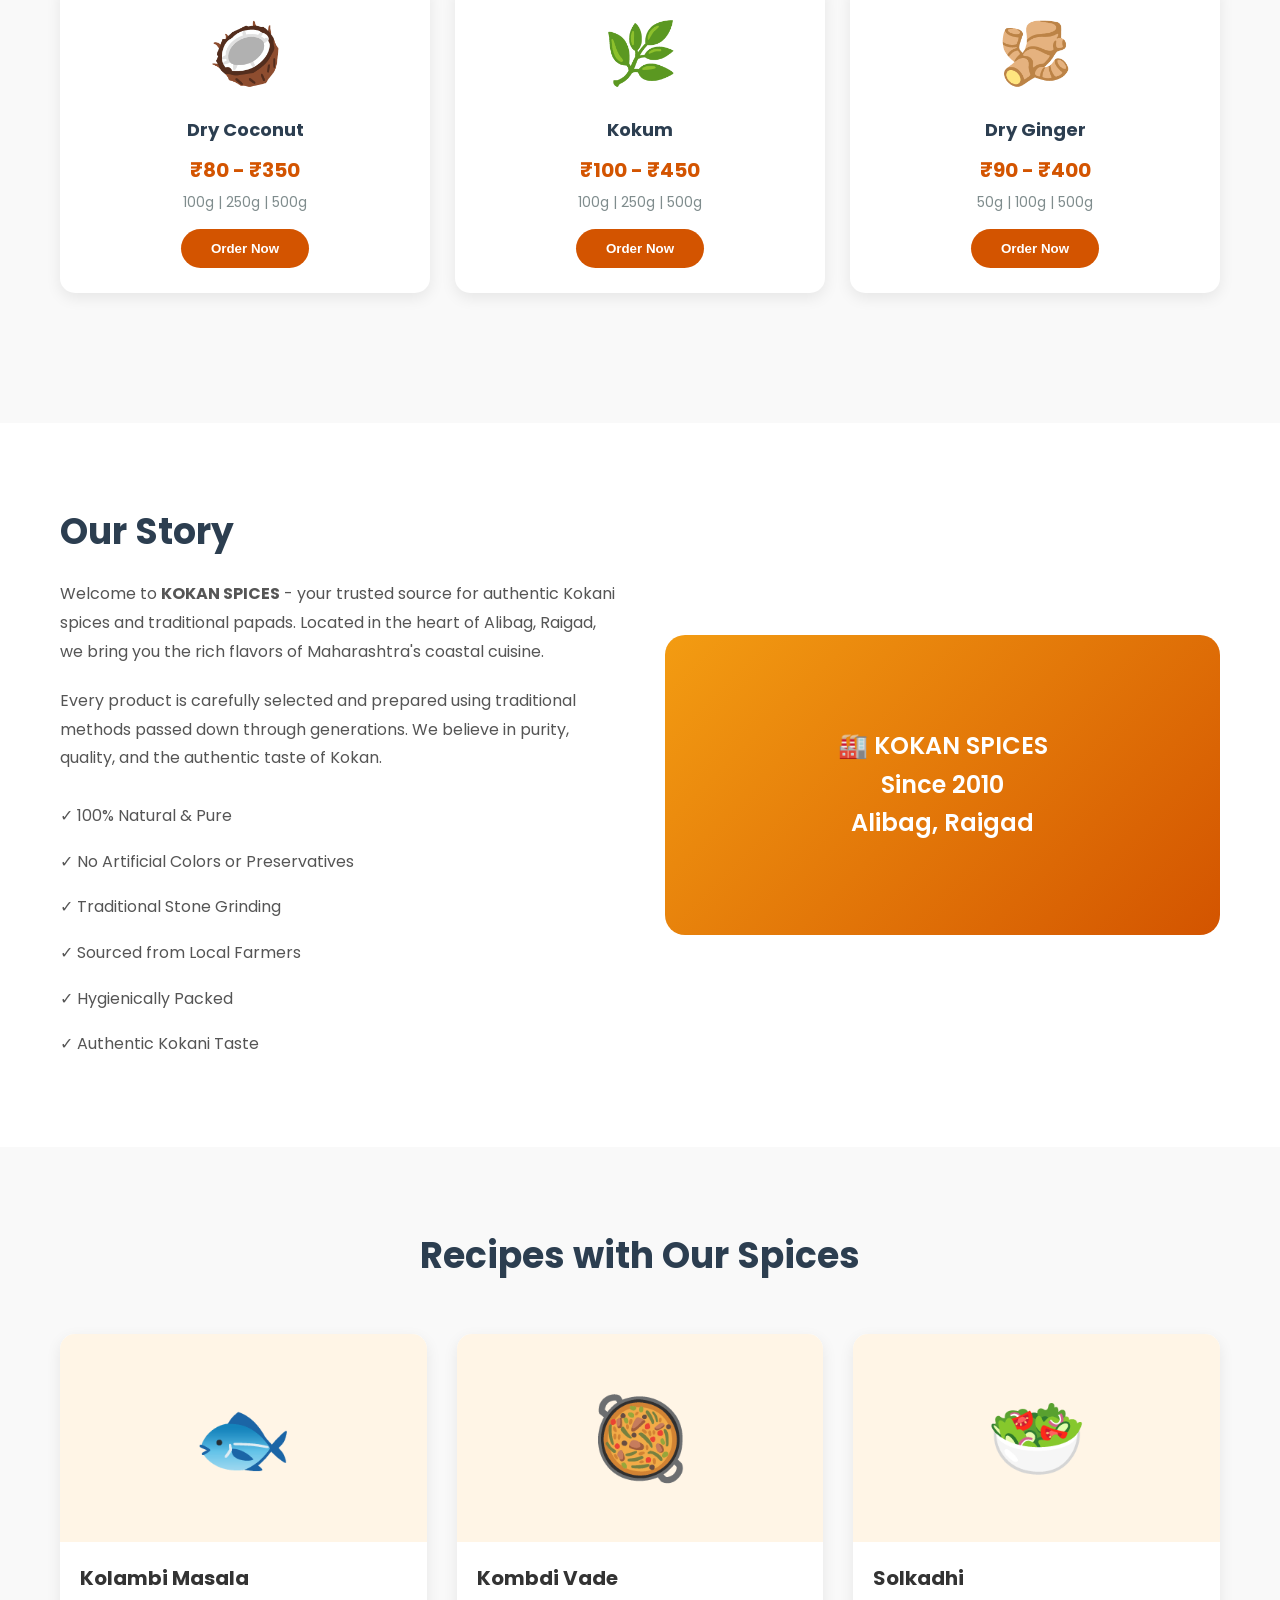
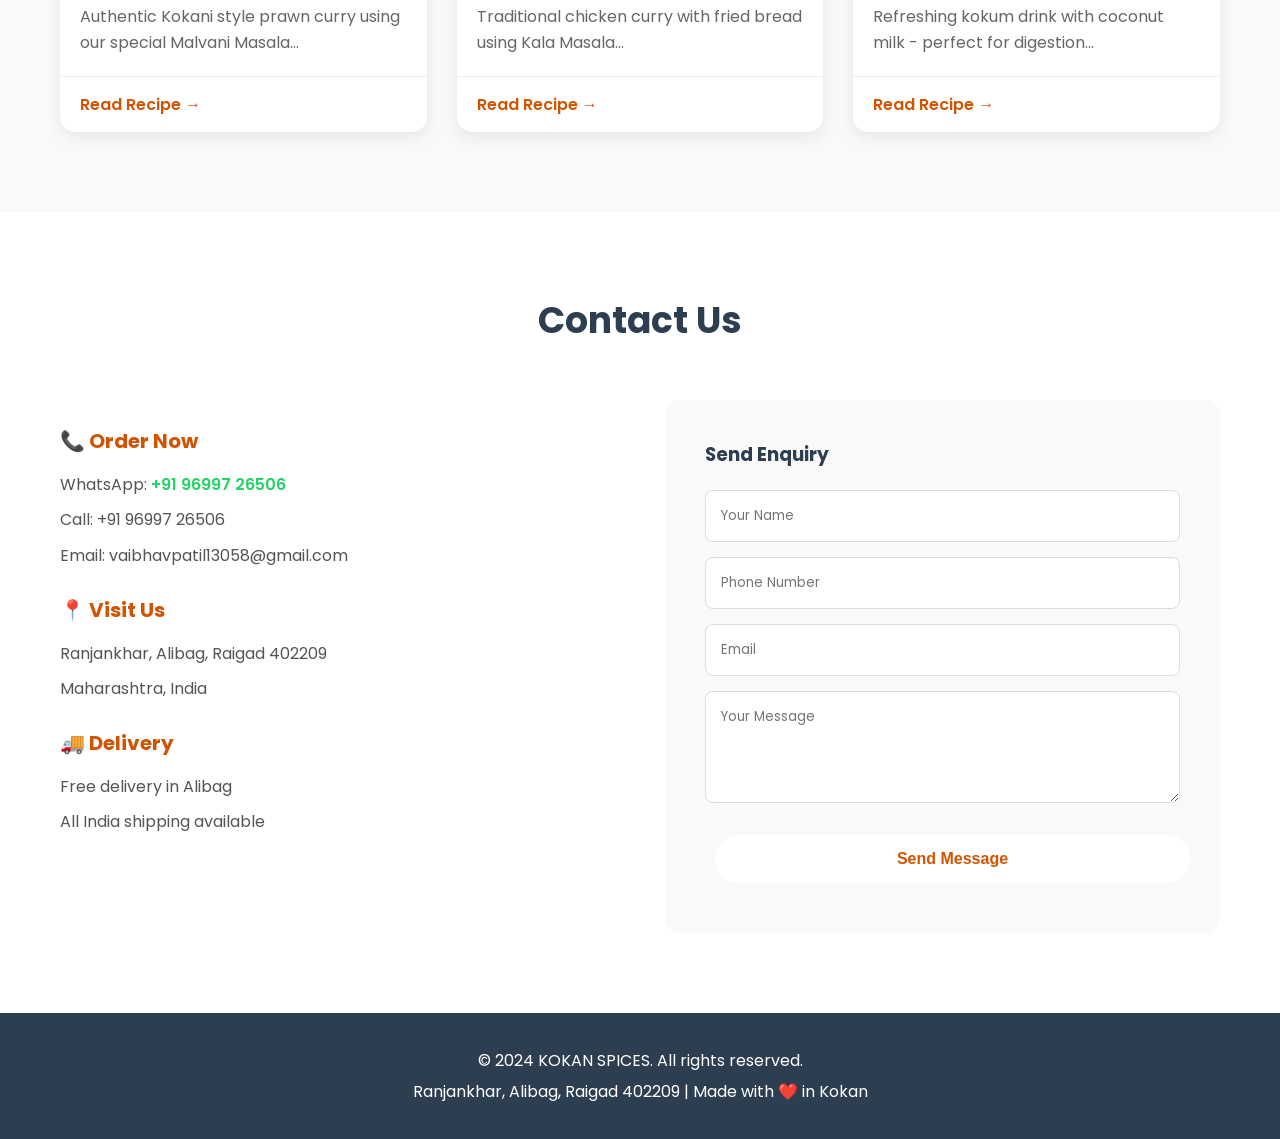
==== commit 2ab706ac: "change_emoji Co-authored-by: Copilot <copilot@github.com>" ====
--- a/index.html
+++ b/index.html
@@ -46,7 +46,7 @@
                         <button class="btn-order" onclick="orderNow('Bedgi Mirchi Powder')">Order Now</button>
                     </div>
                     <div class="product-card">
-                        <div class="product-image">🟡</div>
+                        <div class="product-image"><img src="/assest/turmeric_powder.jpeg" alt="Turmeric Powder"></div>
                         <h4>Turmeric Powder</h4>
                         <p class="price">₹60 - ₹300</p>
                         <p class="weight">50g | 100g | 500g | 1kg</p>
